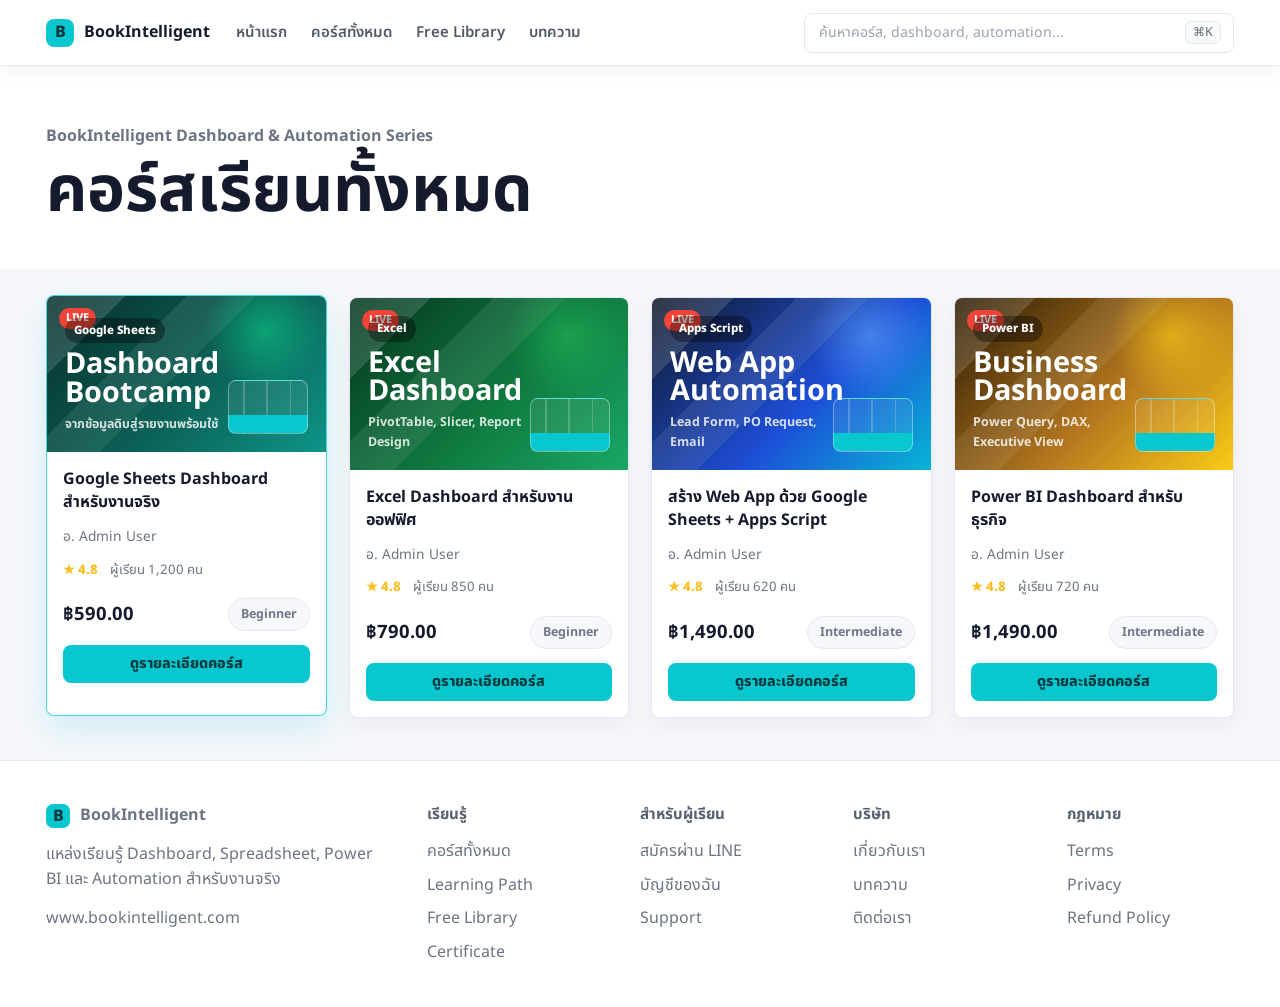
==== site/index.html @ 931143e8 "Initial course site" ====
<!doctype html>
<html lang="th">
<head>
  <meta charset="utf-8">
  <meta name="viewport" content="width=device-width, initial-scale=1">
  <title>BookIntelligent Courses</title>
  <link rel="preconnect" href="https://fonts.googleapis.com">
  <link rel="preconnect" href="https://fonts.gstatic.com" crossorigin>
  <link href="https://fonts.googleapis.com/css2?family=Noto+Sans+Thai:wght@400;500;600;700;800&display=swap" rel="stylesheet">
  <link rel="stylesheet" href="assets/css/styles.css">
</head>
<body>
  <div class="bi-shell">
    <header class="bi-topbar">
      <a class="bi-brand" href="index.html">
        <span>B</span>
        <strong>BookIntelligent</strong>
      </a>
      <nav class="bi-nav" aria-label="Main navigation">
        <a href="index.html">หน้าแรก</a>
        <a href="#courses">คอร์สทั้งหมด</a>
        <a href="https://www.bookintelligent.com/category/template-free/">Free Library</a>
        <a href="https://www.bookintelligent.com/blog/">บทความ</a>
      </nav>
      <form class="bi-search" role="search" id="course-search-form">
        <input id="course-search" type="search" placeholder="ค้นหาคอร์ส, dashboard, automation..." aria-label="ค้นหาคอร์ส">
        <kbd>⌘K</kbd>
      </form>
    </header>

    <main>
      <section class="bi-page-head">
        <p>BookIntelligent Dashboard & Automation Series</p>
        <h1>คอร์สเรียนทั้งหมด</h1>
      </section>

      <section id="courses" class="bi-catalog">
        <article class="bi-course-card bi-course-card--active" data-course="google sheets dashboard sales expense task spreadsheet beginner">
          <a class="bi-thumb bi-thumb--sheets" href="courses/google-sheets-dashboard.html" aria-label="Google Sheets Dashboard">
            <span class="bi-live">LIVE</span>
            <span class="bi-thumb__tag">Google Sheets</span>
            <strong>Dashboard<br>Bootcamp</strong>
            <small>จากข้อมูลดิบสู่รายงานพร้อมใช้</small>
          </a>
          <div class="bi-course-card__body">
            <h2><a href="courses/google-sheets-dashboard.html">Google Sheets Dashboard สำหรับงานจริง</a></h2>
            <p class="bi-teacher">อ. Admin User</p>
            <div class="bi-meta">
              <span class="bi-rating">★ 4.8</span>
              <span>ผู้เรียน 1,200 คน</span>
            </div>
            <div class="bi-card-foot">
              <strong>฿590.00</strong>
              <span>Beginner</span>
            </div>
            <a class="bi-line-link" href="courses/google-sheets-dashboard.html">ดูรายละเอียดคอร์ส</a>
          </div>
        </article>

        <article class="bi-course-card" data-course="excel dashboard pivot table pivotchart slicer timeline office beginner">
          <a class="bi-thumb bi-thumb--excel" href="courses/excel-dashboard.html" aria-label="Excel Dashboard">
            <span class="bi-live">LIVE</span>
            <span class="bi-thumb__tag">Excel</span>
            <strong>Excel<br>Dashboard</strong>
            <small>PivotTable, Slicer, Report Design</small>
          </a>
          <div class="bi-course-card__body">
            <h2><a href="courses/excel-dashboard.html">Excel Dashboard สำหรับงานออฟฟิศ</a></h2>
            <p class="bi-teacher">อ. Admin User</p>
            <div class="bi-meta">
              <span class="bi-rating">★ 4.8</span>
              <span>ผู้เรียน 850 คน</span>
            </div>
            <div class="bi-card-foot">
              <strong>฿790.00</strong>
              <span>Beginner</span>
            </div>
            <a class="bi-line-link" href="courses/excel-dashboard.html">ดูรายละเอียดคอร์ส</a>
          </div>
        </article>

        <article class="bi-course-card" data-course="web app apps script google sheets automation lead form booking po request intermediate">
          <a class="bi-thumb bi-thumb--app" href="courses/apps-script-webapp.html" aria-label="Web App Apps Script">
            <span class="bi-live">LIVE</span>
            <span class="bi-thumb__tag">Apps Script</span>
            <strong>Web App<br>Automation</strong>
            <small>Lead Form, PO Request, Email</small>
          </a>
          <div class="bi-course-card__body">
            <h2><a href="courses/apps-script-webapp.html">สร้าง Web App ด้วย Google Sheets + Apps Script</a></h2>
            <p class="bi-teacher">อ. Admin User</p>
            <div class="bi-meta">
              <span class="bi-rating">★ 4.8</span>
              <span>ผู้เรียน 620 คน</span>
            </div>
            <div class="bi-card-foot">
              <strong>฿1,490.00</strong>
              <span>Intermediate</span>
            </div>
            <a class="bi-line-link" href="courses/apps-script-webapp.html">ดูรายละเอียดคอร์ส</a>
          </div>
        </article>

        <article class="bi-course-card" data-course="power bi dashboard dax power query data model business intelligence intermediate">
          <a class="bi-thumb bi-thumb--powerbi" href="courses/power-bi-dashboard.html" aria-label="Power BI Dashboard">
            <span class="bi-live">LIVE</span>
            <span class="bi-thumb__tag">Power BI</span>
            <strong>Business<br>Dashboard</strong>
            <small>Power Query, DAX, Executive View</small>
          </a>
          <div class="bi-course-card__body">
            <h2><a href="courses/power-bi-dashboard.html">Power BI Dashboard สำหรับธุรกิจ</a></h2>
            <p class="bi-teacher">อ. Admin User</p>
            <div class="bi-meta">
              <span class="bi-rating">★ 4.8</span>
              <span>ผู้เรียน 720 คน</span>
            </div>
            <div class="bi-card-foot">
              <strong>฿1,490.00</strong>
              <span>Intermediate</span>
            </div>
            <a class="bi-line-link" href="courses/power-bi-dashboard.html">ดูรายละเอียดคอร์ส</a>
          </div>
        </article>
      </section>
      <p class="bi-empty" id="course-empty" hidden>ไม่พบคอร์สที่ตรงกับคำค้นหา</p>
    </main>

    <footer class="bi-footer">
      <div>
        <a class="bi-brand bi-brand--footer" href="index.html">
          <span>B</span>
          <strong>BookIntelligent</strong>
        </a>
        <p>แหล่งเรียนรู้ Dashboard, Spreadsheet, Power BI และ Automation สำหรับงานจริง</p>
        <p>www.bookintelligent.com</p>
      </div>
      <div>
        <h3>เรียนรู้</h3>
        <a href="#courses">คอร์สทั้งหมด</a>
        <a href="#courses">Learning Path</a>
        <a href="https://www.bookintelligent.com/category/template-free/">Free Library</a>
        <a href="#">Certificate</a>
      </div>
      <div>
        <h3>สำหรับผู้เรียน</h3>
        <a href="https://line.me/R/ti/p/@bookintelligent" target="_blank" rel="noopener">สมัครผ่าน LINE</a>
        <a href="#">บัญชีของฉัน</a>
        <a href="#">Support</a>
      </div>
      <div>
        <h3>บริษัท</h3>
        <a href="#">เกี่ยวกับเรา</a>
        <a href="#">บทความ</a>
        <a href="#">ติดต่อเรา</a>
      </div>
      <div>
        <h3>กฎหมาย</h3>
        <a href="#">Terms</a>
        <a href="#">Privacy</a>
        <a href="#">Refund Policy</a>
      </div>
    </footer>
  </div>
  <script>
    const searchInput = document.querySelector("#course-search");
    const cards = Array.from(document.querySelectorAll(".bi-course-card"));
    const emptyState = document.querySelector("#course-empty");
    document.querySelector("#course-search-form").addEventListener("submit", (event) => {
      event.preventDefault();
    });
    searchInput.addEventListener("input", () => {
      const query = searchInput.value.trim().toLowerCase();
      let visibleCount = 0;
      cards.forEach((card) => {
        const text = `${card.textContent} ${card.dataset.course}`.toLowerCase();
        const isVisible = text.includes(query);
        card.hidden = !isVisible;
        if (isVisible) visibleCount += 1;
      });
      emptyState.hidden = visibleCount !== 0;
    });
  </script>
</body>
</html>
---- site/assets/css/styles.css ----
:root {
  --bi-bg: #f6f7fb;
  --bi-surface: #ffffff;
  --bi-ink: #151b2d;
  --bi-muted: #6c7483;
  --bi-soft: #eef2f7;
  --bi-line: #e5e8ef;
  --bi-cyan: #08c7cf;
  --bi-cyan-dark: #069aa1;
  --bi-yellow: #f7bf22;
  --bi-shadow: 0 12px 28px rgba(20, 30, 50, 0.08);
}

* {
  box-sizing: border-box;
}

html {
  scroll-behavior: smooth;
}

body {
  margin: 0;
  background: var(--bi-bg);
  color: var(--bi-ink);
  font-family: "Noto Sans Thai", Arial, sans-serif;
  line-height: 1.55;
}

a {
  color: inherit;
  text-decoration: none;
}

.bi-shell {
  min-height: 100vh;
}

.bi-topbar {
  position: sticky;
  top: 0;
  z-index: 10;
  display: grid;
  grid-template-columns: auto auto minmax(220px, 1fr);
  gap: 26px;
  align-items: center;
  min-height: 66px;
  padding: 0 46px;
  border-bottom: 1px solid rgba(229, 232, 239, 0.9);
  background: rgba(255, 255, 255, 0.92);
  box-shadow: 0 4px 18px rgba(20, 30, 50, 0.06);
  backdrop-filter: blur(14px);
}

.bi-brand {
  display: inline-flex;
  align-items: center;
  gap: 10px;
  font-weight: 800;
}

.bi-brand span {
  width: 28px;
  height: 28px;
  display: grid;
  place-items: center;
  border-radius: 8px;
  background: var(--bi-cyan);
  color: #083940;
  font-weight: 800;
}

.bi-nav {
  display: flex;
  align-items: center;
  gap: 24px;
  color: #535b69;
  font-size: 0.94rem;
  font-weight: 600;
}

.bi-search {
  justify-self: end;
  width: min(100%, 430px);
  min-height: 40px;
  display: flex;
  align-items: center;
  justify-content: space-between;
  gap: 12px;
  margin: 0;
  border: 1px solid var(--bi-line);
  border-radius: 8px;
  background: #ffffff;
  color: #9aa3b1;
  padding: 0 12px;
  font-size: 0.88rem;
}

.bi-search kbd {
  border: 1px solid var(--bi-line);
  border-radius: 6px;
  background: #f8fafc;
  color: #5f6775;
  padding: 1px 7px;
  font-family: inherit;
  font-size: 0.78rem;
}

.bi-search input {
  width: 100%;
  min-width: 0;
  border: 0;
  outline: 0;
  background: transparent;
  color: var(--bi-ink);
  font: inherit;
}

.bi-search input::placeholder {
  color: #9aa3b1;
}

.bi-page-head {
  padding: 58px 46px 42px;
  background: #ffffff;
}

.bi-page-head p {
  margin: 0 0 8px;
  color: var(--bi-muted);
  font-weight: 700;
}

.bi-page-head h1 {
  margin: 0;
  color: var(--bi-ink);
  font-size: clamp(2.3rem, 5vw, 4rem);
  line-height: 1.1;
  letter-spacing: 0;
}

.bi-catalog {
  display: grid;
  grid-template-columns: repeat(4, minmax(0, 1fr));
  gap: 22px;
  padding: 28px 46px 42px;
}

.bi-empty {
  margin: 0 46px 78px;
  border: 1px solid var(--bi-line);
  border-radius: 8px;
  background: #ffffff;
  color: var(--bi-muted);
  padding: 22px;
  text-align: center;
  font-weight: 700;
}

.bi-course-card {
  overflow: hidden;
  border: 1px solid var(--bi-line);
  border-radius: 8px;
  background: var(--bi-surface);
  box-shadow: 0 8px 20px rgba(20, 30, 50, 0.05);
  transition: transform 180ms ease, box-shadow 180ms ease, border-color 180ms ease;
}

.bi-course-card:hover,
.bi-course-card--active {
  border-color: rgba(8, 199, 207, 0.75);
  box-shadow: 0 14px 34px rgba(8, 199, 207, 0.16);
  transform: translateY(-2px);
}

.bi-thumb {
  position: relative;
  min-height: 156px;
  display: flex;
  flex-direction: column;
  justify-content: flex-end;
  overflow: hidden;
  color: #ffffff;
  padding: 18px;
}

.bi-thumb::before {
  content: "";
  position: absolute;
  inset: 0;
  background:
    linear-gradient(135deg, rgba(255, 255, 255, 0.16) 0 22%, transparent 22% 34%, rgba(255, 255, 255, 0.08) 34% 52%, transparent 52%),
    radial-gradient(circle at 80% 20%, rgba(255, 255, 255, 0.28), transparent 28%),
    linear-gradient(135deg, #0f172a, #111827);
}

.bi-thumb::after {
  content: "";
  position: absolute;
  right: 18px;
  bottom: 18px;
  width: 78px;
  height: 52px;
  border: 1px solid rgba(255, 255, 255, 0.35);
  border-radius: 8px;
  background:
    linear-gradient(to top, var(--bi-cyan) 0 34%, transparent 34%),
    linear-gradient(to right, transparent 0 18%, rgba(255, 255, 255, 0.2) 18% 20%, transparent 20% 48%, rgba(255, 255, 255, 0.2) 48% 50%, transparent 50% 78%, rgba(255, 255, 255, 0.2) 78% 80%, transparent 80%),
    rgba(255, 255, 255, 0.08);
}

.bi-thumb--sheets::before {
  background:
    radial-gradient(circle at 78% 22%, rgba(10, 212, 139, 0.55), transparent 24%),
    linear-gradient(135deg, rgba(255, 255, 255, 0.14) 0 18%, transparent 18% 32%, rgba(255, 255, 255, 0.08) 32% 48%, transparent 48%),
    linear-gradient(135deg, #062f2d, #0c6257 56%, #0d9488);
}

.bi-thumb--excel::before {
  background:
    radial-gradient(circle at 78% 22%, rgba(34, 197, 94, 0.5), transparent 24%),
    linear-gradient(135deg, rgba(255, 255, 255, 0.14) 0 18%, transparent 18% 32%, rgba(255, 255, 255, 0.08) 32% 48%, transparent 48%),
    linear-gradient(135deg, #05351f, #107c41 58%, #19a866);
}

.bi-thumb--app::before {
  background:
    radial-gradient(circle at 78% 22%, rgba(96, 165, 250, 0.58), transparent 24%),
    linear-gradient(135deg, rgba(255, 255, 255, 0.14) 0 18%, transparent 18% 32%, rgba(255, 255, 255, 0.08) 32% 48%, transparent 48%),
    linear-gradient(135deg, #111827, #1d4ed8 58%, #06b6d4);
}

.bi-thumb--powerbi::before {
  background:
    radial-gradient(circle at 78% 22%, rgba(250, 204, 21, 0.62), transparent 24%),
    linear-gradient(135deg, rgba(255, 255, 255, 0.14) 0 18%, transparent 18% 32%, rgba(255, 255, 255, 0.08) 32% 48%, transparent 48%),
    linear-gradient(135deg, #2b1b04, #b7791f 58%, #facc15);
}

.bi-live,
.bi-thumb__tag,
.bi-thumb strong,
.bi-thumb small,
.bi-play {
  position: relative;
  z-index: 1;
}

.bi-live {
  position: absolute;
  top: 12px;
  left: 12px;
  border-radius: 999px;
  background: #f04438;
  color: #ffffff;
  padding: 2px 7px;
  font-size: 0.68rem;
  font-weight: 800;
}

.bi-thumb__tag {
  width: fit-content;
  margin-bottom: 7px;
  border-radius: 999px;
  background: rgba(0, 0, 0, 0.36);
  padding: 4px 9px;
  font-size: 0.72rem;
  font-weight: 800;
}

.bi-thumb strong {
  font-size: 1.8rem;
  line-height: 0.98;
  letter-spacing: 0;
}

.bi-thumb small {
  max-width: 70%;
  margin-top: 8px;
  color: rgba(255, 255, 255, 0.82);
  font-size: 0.78rem;
  font-weight: 700;
}

.bi-course-card__body {
  padding: 16px;
}

.bi-course-card h2 {
  min-height: 50px;
  margin: 0;
  color: var(--bi-ink);
  font-size: 1rem;
  line-height: 1.45;
  letter-spacing: 0;
}

.bi-teacher {
  margin: 8px 0 0;
  color: var(--bi-muted);
  font-size: 0.86rem;
}

.bi-meta {
  display: flex;
  flex-wrap: wrap;
  gap: 8px 12px;
  align-items: center;
  margin-top: 12px;
  color: var(--bi-muted);
  font-size: 0.82rem;
}

.bi-rating {
  color: var(--bi-yellow);
  font-weight: 800;
}

.bi-card-foot {
  display: flex;
  align-items: center;
  justify-content: space-between;
  gap: 12px;
  margin-top: 18px;
}

.bi-card-foot strong {
  color: var(--bi-ink);
  font-size: 1.15rem;
}

.bi-card-foot span {
  border: 1px solid var(--bi-line);
  border-radius: 999px;
  background: #f7f8fb;
  color: #707887;
  padding: 6px 12px;
  font-size: 0.78rem;
  font-weight: 700;
}

.bi-line-link {
  display: flex;
  min-height: 38px;
  align-items: center;
  justify-content: center;
  margin-top: 14px;
  border-radius: 8px;
  background: var(--bi-cyan);
  color: #073b40;
  font-size: 0.9rem;
  font-weight: 800;
}

.bi-footer {
  display: grid;
  grid-template-columns: 2fr repeat(4, 1fr);
  gap: 46px;
  padding: 42px 46px;
  border-top: 1px solid var(--bi-line);
  background: #ffffff;
  color: var(--bi-muted);
}

.bi-footer p {
  max-width: 340px;
  margin: 14px 0 0;
}

.bi-footer h3 {
  margin: 0 0 12px;
  color: #566070;
  font-size: 0.95rem;
}

.bi-footer a:not(.bi-brand) {
  display: block;
  margin-top: 9px;
}

.bi-brand--footer span {
  width: 24px;
  height: 24px;
  border-radius: 7px;
}

.bi-detail-wrap {
  display: grid;
  grid-template-columns: minmax(0, 1fr) 330px;
  gap: 24px;
  padding: 34px 46px 80px;
}

.bi-detail-main {
  display: grid;
  gap: 22px;
}

.bi-breadcrumb {
  margin: 0;
  color: var(--bi-muted);
  font-size: 0.86rem;
}

.bi-detail-hero,
.bi-content-box,
.bi-buy-card {
  border: 1px solid var(--bi-line);
  border-radius: 8px;
  background: #ffffff;
  box-shadow: 0 8px 20px rgba(20, 30, 50, 0.04);
}

.bi-detail-hero {
  padding: 28px;
}

.bi-pill {
  display: inline-flex;
  margin: 0 6px 12px 0;
  border-radius: 999px;
  background: #eefbfd;
  color: var(--bi-cyan-dark);
  padding: 6px 11px;
  font-size: 0.78rem;
  font-weight: 800;
}

.bi-detail-hero h1 {
  max-width: 780px;
  margin: 0;
  font-size: clamp(2rem, 4vw, 3.2rem);
  line-height: 1.12;
}

.bi-detail-hero p {
  max-width: 780px;
  margin: 16px 0 0;
  color: var(--bi-muted);
  font-size: 1.05rem;
}

.bi-detail-meta {
  display: flex;
  flex-wrap: wrap;
  gap: 10px 18px;
  margin-top: 20px;
  color: var(--bi-muted);
  font-size: 0.9rem;
}

.bi-instructor {
  display: flex;
  width: fit-content;
  align-items: center;
  gap: 10px;
  margin-top: 22px;
  border: 1px solid var(--bi-line);
  border-radius: 8px;
  padding: 10px 12px;
}

.bi-instructor > span {
  width: 34px;
  height: 34px;
  display: grid;
  place-items: center;
  border-radius: 50%;
  background: var(--bi-cyan);
  font-weight: 800;
}

.bi-instructor small {
  display: block;
  color: var(--bi-muted);
}

.bi-content-box {
  padding: 24px 28px;
}

.bi-content-box h2 {
  margin: 0 0 12px;
  font-size: 1.25rem;
}

.bi-content-box p {
  margin: 0 0 12px;
  color: #4c5564;
}

.bi-check-grid {
  display: grid;
  grid-template-columns: repeat(2, minmax(0, 1fr));
  gap: 12px;
}

.bi-check-grid span {
  border: 1px solid var(--bi-line);
  border-radius: 8px;
  background: #fbfcfe;
  padding: 12px 14px;
  color: #394253;
  font-weight: 600;
}

.bi-check-grid span::before {
  content: "✓";
  margin-right: 8px;
  color: var(--bi-cyan-dark);
  font-weight: 900;
}

.bi-result-grid {
  display: grid;
  grid-template-columns: repeat(3, minmax(0, 1fr));
  gap: 12px;
}

.bi-result-grid div {
  border: 1px solid var(--bi-line);
  border-radius: 8px;
  background: #fbfcfe;
  padding: 16px;
}

.bi-result-grid strong {
  display: block;
  margin-bottom: 6px;
  color: #253145;
  font-size: 1rem;
}

.bi-result-grid p {
  margin: 0;
  color: var(--bi-muted);
  font-size: 0.92rem;
}

.bi-tabbar {
  display: flex;
  flex-wrap: wrap;
  gap: 10px;
}

.bi-tabbar a {
  border: 1px solid var(--bi-line);
  border-radius: 999px;
  background: #fbfcfe;
  color: #3c4656;
  padding: 8px 14px;
  font-size: 0.9rem;
  font-weight: 800;
}

.bi-tabbar a:first-child {
  border-color: rgba(8, 199, 207, 0.48);
  background: #eefbfd;
  color: var(--bi-cyan-dark);
}

.bi-bullet-list,
.bi-number-list {
  margin: 0;
  padding-left: 22px;
  color: #4c5564;
}

.bi-bullet-list li,
.bi-number-list li {
  margin: 8px 0;
}

.bi-curriculum {
  display: grid;
  gap: 10px;
}

.bi-curriculum details {
  border: 1px solid var(--bi-line);
  border-radius: 8px;
  background: #fbfcfe;
  overflow: hidden;
}

.bi-curriculum summary {
  cursor: pointer;
  display: flex;
  align-items: center;
  justify-content: space-between;
  gap: 16px;
  padding: 14px 16px;
  color: #273142;
  font-weight: 800;
}

.bi-curriculum summary span {
  flex: 0 0 auto;
  border-radius: 999px;
  background: #eef2f7;
  color: var(--bi-muted);
  padding: 4px 9px;
  font-size: 0.78rem;
}

.bi-curriculum details p {
  margin: 0;
  border-top: 1px solid var(--bi-line);
  padding: 12px 16px 14px;
  color: var(--bi-muted);
}

.bi-curriculum ol {
  margin: 0;
  border-top: 1px solid var(--bi-line);
  padding: 12px 16px 14px 38px;
  color: var(--bi-muted);
}

.bi-curriculum li {
  margin: 6px 0;
}

.bi-instructor-panel {
  display: flex;
  gap: 16px;
  align-items: flex-start;
}

.bi-instructor-panel--profile {
  gap: 20px;
}

.bi-instructor-panel--profile img {
  width: 96px;
  height: 96px;
  flex: 0 0 auto;
  border: 3px solid #eefbfd;
  border-radius: 50%;
  object-fit: cover;
  box-shadow: 0 12px 28px rgba(20, 30, 50, 0.12);
}

.bi-instructor-panel > span {
  width: 54px;
  height: 54px;
  flex: 0 0 auto;
  display: grid;
  place-items: center;
  border-radius: 50%;
  background: var(--bi-cyan);
  color: #073b40;
  font-size: 1.2rem;
  font-weight: 900;
}

.bi-instructor-panel h3 {
  margin: 0 0 6px;
  font-size: 1.05rem;
}

.bi-instructor-panel p {
  margin: 0;
}

.bi-instructor-kicker {
  color: var(--bi-cyan-dark);
  font-size: 0.82rem;
  font-weight: 900;
}

.bi-instructor-stats,
.bi-skill-tags {
  display: flex;
  flex-wrap: wrap;
  gap: 8px;
  margin-top: 14px;
}

.bi-instructor-stats span,
.bi-skill-tags span {
  border: 1px solid var(--bi-line);
  border-radius: 999px;
  background: #fbfcfe;
  color: #4b5565;
  padding: 7px 11px;
  font-size: 0.82rem;
  font-weight: 800;
}

.bi-experience-grid {
  display: grid;
  grid-template-columns: repeat(2, minmax(0, 1fr));
  gap: 12px;
}

.bi-experience-grid div {
  border: 1px solid var(--bi-line);
  border-radius: 8px;
  background: #fbfcfe;
  padding: 16px;
}

.bi-experience-grid strong {
  display: block;
  margin-bottom: 6px;
  color: #253145;
}

.bi-experience-grid p {
  margin: 0;
  color: var(--bi-muted);
  font-size: 0.92rem;
}

.bi-buy-card {
  position: sticky;
  top: 90px;
  align-self: start;
  overflow: hidden;
}

.bi-thumb--video {
  min-height: 190px;
  align-items: flex-start;
}

.bi-play {
  position: absolute;
  top: 50%;
  left: 50%;
  width: 56px;
  height: 56px;
  display: grid;
  place-items: center;
  border-radius: 50%;
  background: rgba(255, 255, 255, 0.95);
  color: var(--bi-cyan-dark);
  transform: translate(-50%, -50%);
  font-size: 1.15rem;
}

.bi-buy-card__body {
  padding: 18px;
}

.bi-price {
  display: inline-block;
  font-size: 1.7rem;
}

.bi-discount {
  margin-left: 10px;
  border-radius: 999px;
  background: #fff1f1;
  color: #e5484d;
  padding: 4px 8px;
  font-size: 0.78rem;
  font-weight: 800;
}

.bi-buy-button,
.bi-secondary-button {
  display: flex;
  min-height: 42px;
  align-items: center;
  justify-content: center;
  border-radius: 8px;
  margin-top: 12px;
  font-weight: 800;
}

.bi-buy-button {
  background: var(--bi-cyan);
  color: #073b40;
}

.bi-secondary-button {
  border: 1px solid var(--bi-line);
  background: #ffffff;
}

.bi-buy-card h3 {
  margin: 18px 0 8px;
  font-size: 1rem;
}

.bi-buy-card ul {
  margin: 0;
  padding-left: 20px;
  color: var(--bi-muted);
}

@media (max-width: 1100px) {
  .bi-topbar {
    grid-template-columns: auto 1fr;
  }

  .bi-nav {
    display: none;
  }

  .bi-catalog {
    grid-template-columns: repeat(2, minmax(0, 1fr));
  }

  .bi-footer {
    grid-template-columns: repeat(3, minmax(0, 1fr));
  }
}

@media (max-width: 820px) {
  .bi-topbar {
    grid-template-columns: 1fr auto;
    gap: 14px;
    padding: 12px 18px;
  }

  .bi-search {
    grid-column: 1 / -1;
    justify-self: stretch;
    width: 100%;
  }

  .bi-page-head {
    padding: 38px 18px 28px;
  }

  .bi-catalog {
    grid-template-columns: 1fr;
    padding: 20px 18px 34px;
  }

  .bi-empty {
    margin: 0 18px 42px;
  }

  .bi-footer {
    grid-template-columns: 1fr 1fr;
    padding: 30px 18px;
  }

  .bi-detail-wrap {
    grid-template-columns: 1fr;
    padding: 24px 18px 54px;
  }

  .bi-buy-card {
    position: static;
  }
}

@media (max-width: 560px) {
  .bi-brand strong {
    max-width: 140px;
    overflow: hidden;
    text-overflow: ellipsis;
    white-space: nowrap;
  }

  .bi-footer,
  .bi-check-grid,
  .bi-result-grid,
  .bi-experience-grid {
    grid-template-columns: 1fr;
  }

  .bi-instructor-panel--profile {
    flex-direction: column;
  }
}
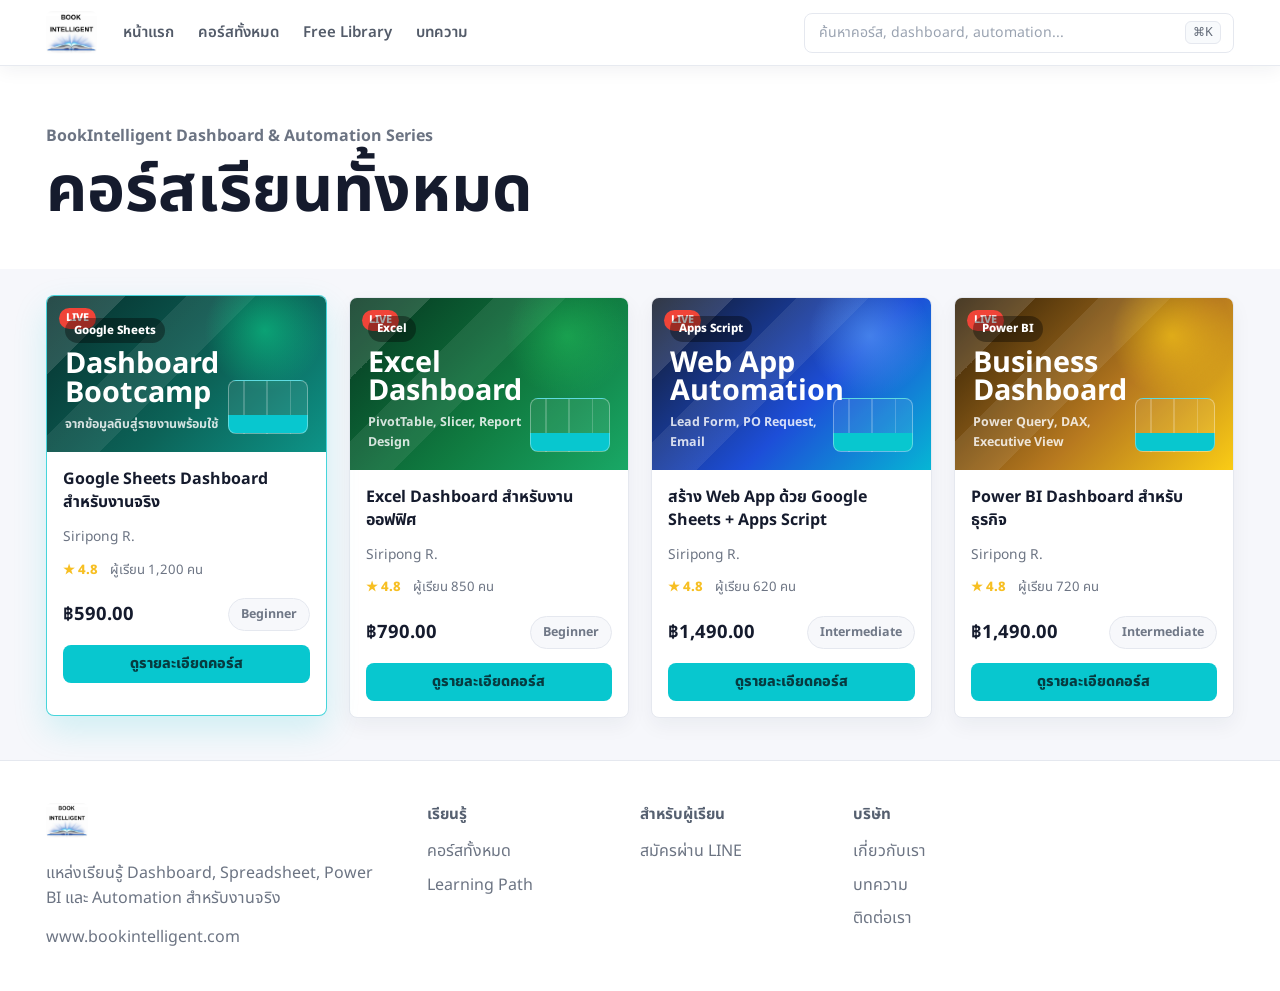
==== commit e6483724: "Complete Phase 1 course site: all 4 course pages, logo, footer cleanup - Complete excel-dashboard, a" ====
--- a/site/index.html
+++ b/site/index.html
@@ -13,8 +13,7 @@
   <div class="bi-shell">
     <header class="bi-topbar">
       <a class="bi-brand" href="index.html">
-        <span>B</span>
-        <strong>BookIntelligent</strong>
+        <img src="assets/images/logo.jpg" class="bi-logo" height="44" alt="BookIntelligent">
       </a>
       <nav class="bi-nav" aria-label="Main navigation">
         <a href="index.html">หน้าแรก</a>
@@ -44,7 +43,7 @@
           </a>
           <div class="bi-course-card__body">
             <h2><a href="courses/google-sheets-dashboard.html">Google Sheets Dashboard สำหรับงานจริง</a></h2>
-            <p class="bi-teacher">อ. Admin User</p>
+            <p class="bi-teacher">Siripong R.</p>
             <div class="bi-meta">
               <span class="bi-rating">★ 4.8</span>
               <span>ผู้เรียน 1,200 คน</span>
@@ -66,7 +65,7 @@
           </a>
           <div class="bi-course-card__body">
             <h2><a href="courses/excel-dashboard.html">Excel Dashboard สำหรับงานออฟฟิศ</a></h2>
-            <p class="bi-teacher">อ. Admin User</p>
+            <p class="bi-teacher">Siripong R.</p>
             <div class="bi-meta">
               <span class="bi-rating">★ 4.8</span>
               <span>ผู้เรียน 850 คน</span>
@@ -88,7 +87,7 @@
           </a>
           <div class="bi-course-card__body">
             <h2><a href="courses/apps-script-webapp.html">สร้าง Web App ด้วย Google Sheets + Apps Script</a></h2>
-            <p class="bi-teacher">อ. Admin User</p>
+            <p class="bi-teacher">Siripong R.</p>
             <div class="bi-meta">
               <span class="bi-rating">★ 4.8</span>
               <span>ผู้เรียน 620 คน</span>
@@ -110,7 +109,7 @@
           </a>
           <div class="bi-course-card__body">
             <h2><a href="courses/power-bi-dashboard.html">Power BI Dashboard สำหรับธุรกิจ</a></h2>
-            <p class="bi-teacher">อ. Admin User</p>
+            <p class="bi-teacher">Siripong R.</p>
             <div class="bi-meta">
               <span class="bi-rating">★ 4.8</span>
               <span>ผู้เรียน 720 คน</span>
@@ -129,8 +128,7 @@
     <footer class="bi-footer">
       <div>
         <a class="bi-brand bi-brand--footer" href="index.html">
-          <span>B</span>
-          <strong>BookIntelligent</strong>
+          <img src="assets/images/logo.jpg" class="bi-logo bi-logo--sm" height="36" alt="BookIntelligent">
         </a>
         <p>แหล่งเรียนรู้ Dashboard, Spreadsheet, Power BI และ Automation สำหรับงานจริง</p>
         <p>www.bookintelligent.com</p>
@@ -139,26 +137,16 @@
         <h3>เรียนรู้</h3>
         <a href="#courses">คอร์สทั้งหมด</a>
         <a href="#courses">Learning Path</a>
-        <a href="https://www.bookintelligent.com/category/template-free/">Free Library</a>
-        <a href="#">Certificate</a>
       </div>
       <div>
         <h3>สำหรับผู้เรียน</h3>
         <a href="https://line.me/R/ti/p/@bookintelligent" target="_blank" rel="noopener">สมัครผ่าน LINE</a>
-        <a href="#">บัญชีของฉัน</a>
-        <a href="#">Support</a>
       </div>
       <div>
         <h3>บริษัท</h3>
         <a href="#">เกี่ยวกับเรา</a>
         <a href="#">บทความ</a>
         <a href="#">ติดต่อเรา</a>
-      </div>
-      <div>
-        <h3>กฎหมาย</h3>
-        <a href="#">Terms</a>
-        <a href="#">Privacy</a>
-        <a href="#">Refund Policy</a>
       </div>
     </footer>
   </div>
--- a/site/assets/css/styles.css
+++ b/site/assets/css/styles.css
@@ -59,15 +59,11 @@
   font-weight: 800;
 }
 
-.bi-brand span {
-  width: 28px;
-  height: 28px;
-  display: grid;
-  place-items: center;
-  border-radius: 8px;
-  background: var(--bi-cyan);
-  color: #083940;
-  font-weight: 800;
+.bi-logo {
+  display: block;
+  width: auto;
+  flex-shrink: 0;
+  border-radius: 6px;
 }
 
 .bi-nav {
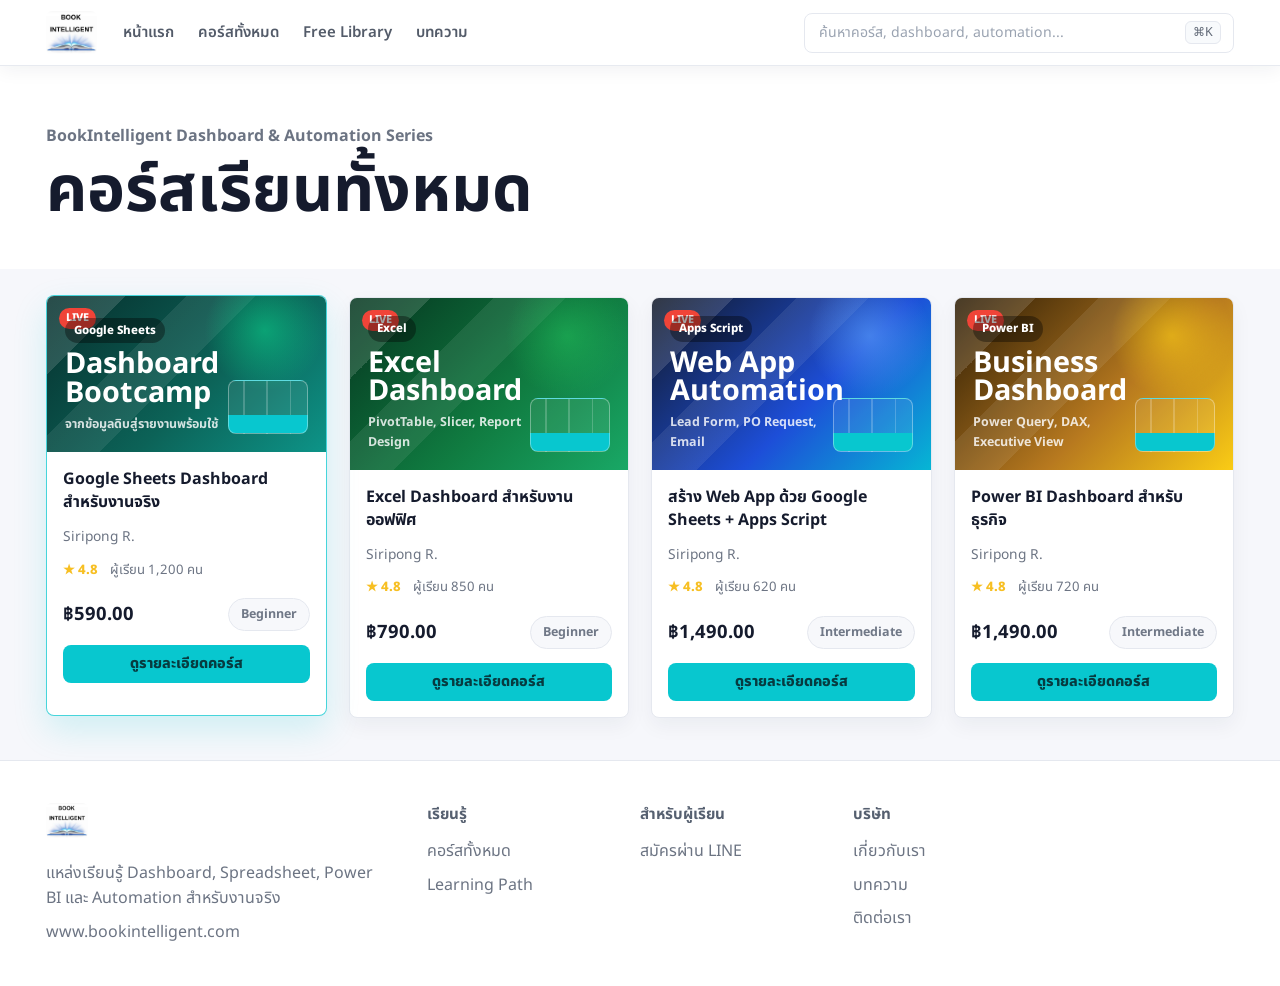
==== commit 0c6b9285: "Update links: LINE ID, bookintelligent.com, instructor profile - Replace all LINE links with correct" ====
--- a/site/index.html
+++ b/site/index.html
@@ -4,6 +4,7 @@
   <meta charset="utf-8">
   <meta name="viewport" content="width=device-width, initial-scale=1">
   <title>BookIntelligent Courses</title>
+  <link rel="icon" href="assets/images/logo.jpg">
   <link rel="preconnect" href="https://fonts.googleapis.com">
   <link rel="preconnect" href="https://fonts.gstatic.com" crossorigin>
   <link href="https://fonts.googleapis.com/css2?family=Noto+Sans+Thai:wght@400;500;600;700;800&display=swap" rel="stylesheet">
@@ -131,7 +132,7 @@
           <img src="assets/images/logo.jpg" class="bi-logo bi-logo--sm" height="36" alt="BookIntelligent">
         </a>
         <p>แหล่งเรียนรู้ Dashboard, Spreadsheet, Power BI และ Automation สำหรับงานจริง</p>
-        <p>www.bookintelligent.com</p>
+        <a href="https://www.bookintelligent.com/" target="_blank" rel="noopener">www.bookintelligent.com</a>
       </div>
       <div>
         <h3>เรียนรู้</h3>
@@ -140,13 +141,13 @@
       </div>
       <div>
         <h3>สำหรับผู้เรียน</h3>
-        <a href="https://line.me/R/ti/p/@bookintelligent" target="_blank" rel="noopener">สมัครผ่าน LINE</a>
+        <a href="https://line.me/R/ti/p/%40741imcyw" target="_blank" rel="noopener">สมัครผ่าน LINE</a>
       </div>
       <div>
         <h3>บริษัท</h3>
-        <a href="#">เกี่ยวกับเรา</a>
-        <a href="#">บทความ</a>
-        <a href="#">ติดต่อเรา</a>
+        <a href="https://www.bookintelligent.com/siripong-rojchaiwiriyakul/" target="_blank" rel="noopener">เกี่ยวกับเรา</a>
+        <a href="https://www.bookintelligent.com/blog/" target="_blank" rel="noopener">บทความ</a>
+        <a href="https://line.me/R/ti/p/%40741imcyw" target="_blank" rel="noopener">ติดต่อเรา</a>
       </div>
     </footer>
   </div>
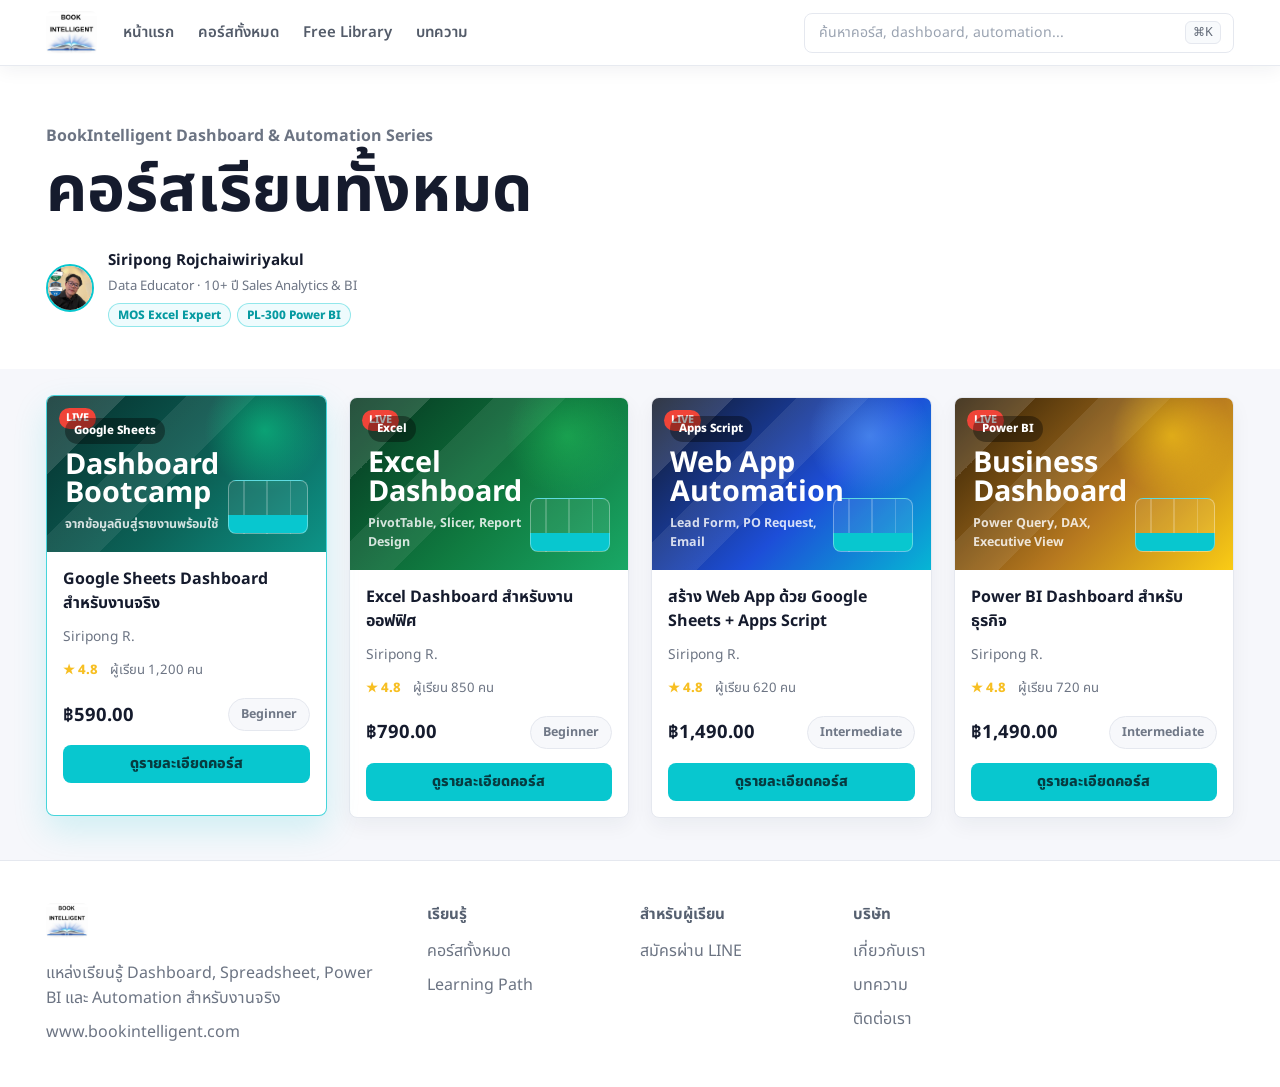
==== commit aea78c9d: "Add instructor profile bar with photo and certifications on homepage Co-Authored-By: Claude Sonnet 4" ====
--- a/site/index.html
+++ b/site/index.html
@@ -32,6 +32,17 @@
       <section class="bi-page-head">
         <p>BookIntelligent Dashboard & Automation Series</p>
         <h1>คอร์สเรียนทั้งหมด</h1>
+        <div class="bi-author-bar">
+          <img src="assets/images/siripong-profile.jpg" alt="Siripong Rojchaiwiriyakul" class="bi-author-avatar">
+          <div class="bi-author-info">
+            <strong>Siripong Rojchaiwiriyakul</strong>
+            <span>Data Educator · 10+ ปี Sales Analytics & BI</span>
+            <div class="bi-cert-badges">
+              <span>MOS Excel Expert</span>
+              <span>PL-300 Power BI</span>
+            </div>
+          </div>
+        </div>
       </section>
 
       <section id="courses" class="bi-catalog">
--- a/site/assets/css/styles.css
+++ b/site/assets/css/styles.css
@@ -127,6 +127,55 @@
   font-weight: 700;
 }
 
+.bi-author-bar {
+  display: flex;
+  align-items: center;
+  gap: 14px;
+  margin-top: 22px;
+}
+
+.bi-author-avatar {
+  width: 48px;
+  height: 48px;
+  flex-shrink: 0;
+  border-radius: 50%;
+  object-fit: cover;
+  border: 2px solid var(--bi-cyan);
+}
+
+.bi-author-info {
+  display: flex;
+  flex-direction: column;
+  gap: 3px;
+}
+
+.bi-author-info strong {
+  color: var(--bi-ink);
+  font-size: 0.95rem;
+}
+
+.bi-author-info > span {
+  color: var(--bi-muted);
+  font-size: 0.82rem;
+}
+
+.bi-cert-badges {
+  display: flex;
+  flex-wrap: wrap;
+  gap: 6px;
+  margin-top: 4px;
+}
+
+.bi-cert-badges span {
+  border: 1px solid rgba(8, 199, 207, 0.4);
+  border-radius: 999px;
+  background: #eefbfd;
+  color: var(--bi-cyan-dark);
+  padding: 2px 9px;
+  font-size: 0.74rem;
+  font-weight: 800;
+}
+
 .bi-page-head h1 {
   margin: 0;
   color: var(--bi-ink);
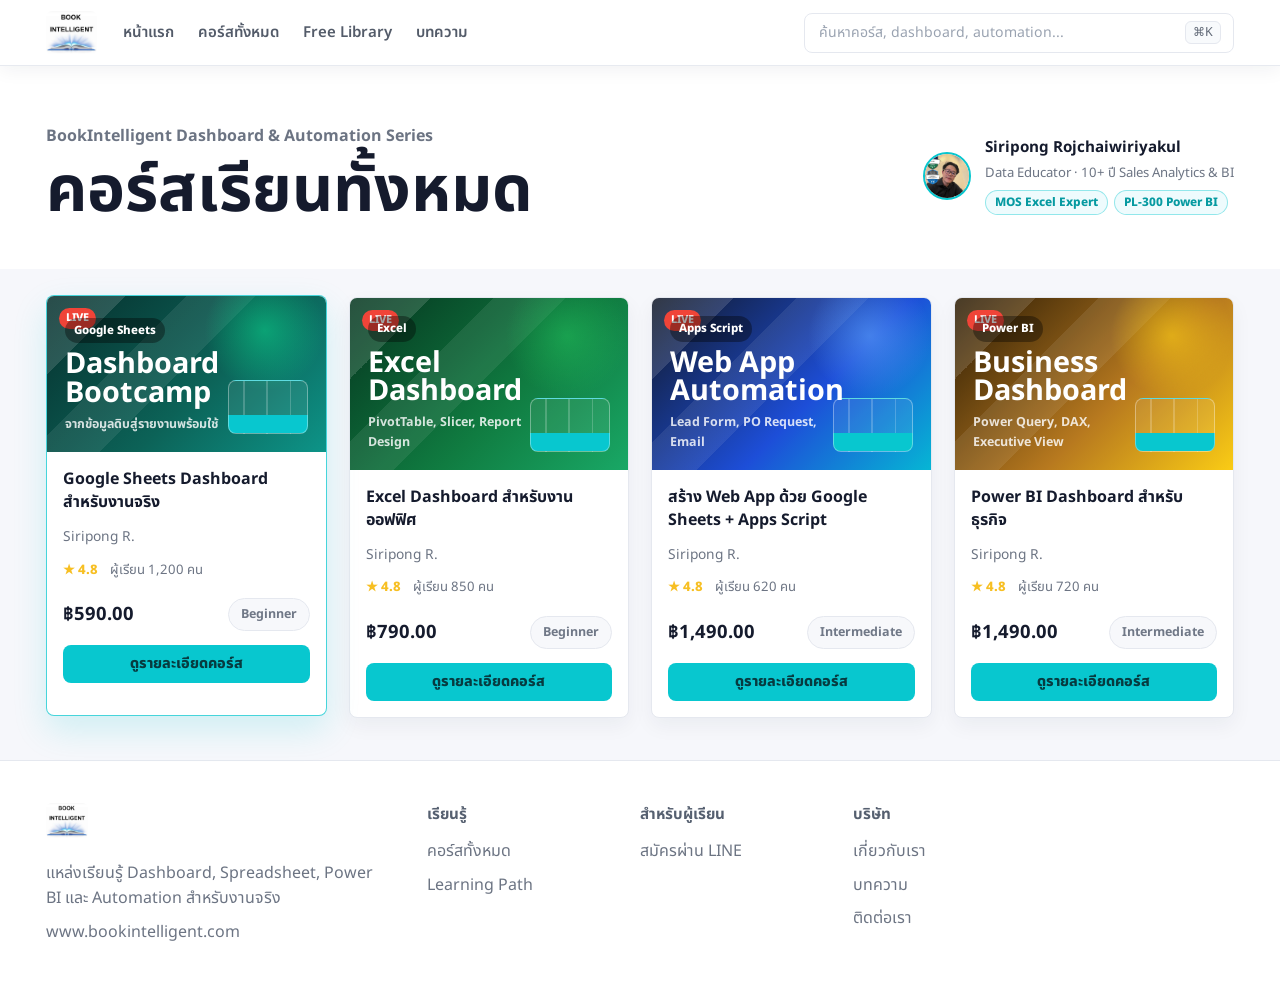
==== commit 82e80002: "Move author bar to right side of page header Co-Authored-By: Claude Sonnet 4.6 <noreply@anthropic.co" ====
--- a/site/index.html
+++ b/site/index.html
@@ -30,8 +30,10 @@
 
     <main>
       <section class="bi-page-head">
-        <p>BookIntelligent Dashboard & Automation Series</p>
-        <h1>คอร์สเรียนทั้งหมด</h1>
+        <div>
+          <p>BookIntelligent Dashboard & Automation Series</p>
+          <h1>คอร์สเรียนทั้งหมด</h1>
+        </div>
         <div class="bi-author-bar">
           <img src="assets/images/siripong-profile.jpg" alt="Siripong Rojchaiwiriyakul" class="bi-author-avatar">
           <div class="bi-author-info">
--- a/site/assets/css/styles.css
+++ b/site/assets/css/styles.css
@@ -117,6 +117,10 @@
 }
 
 .bi-page-head {
+  display: flex;
+  align-items: center;
+  justify-content: space-between;
+  gap: 24px;
   padding: 58px 46px 42px;
   background: #ffffff;
 }
@@ -130,8 +134,8 @@
 .bi-author-bar {
   display: flex;
   align-items: center;
+  flex-shrink: 0;
   gap: 14px;
-  margin-top: 22px;
 }
 
 .bi-author-avatar {
